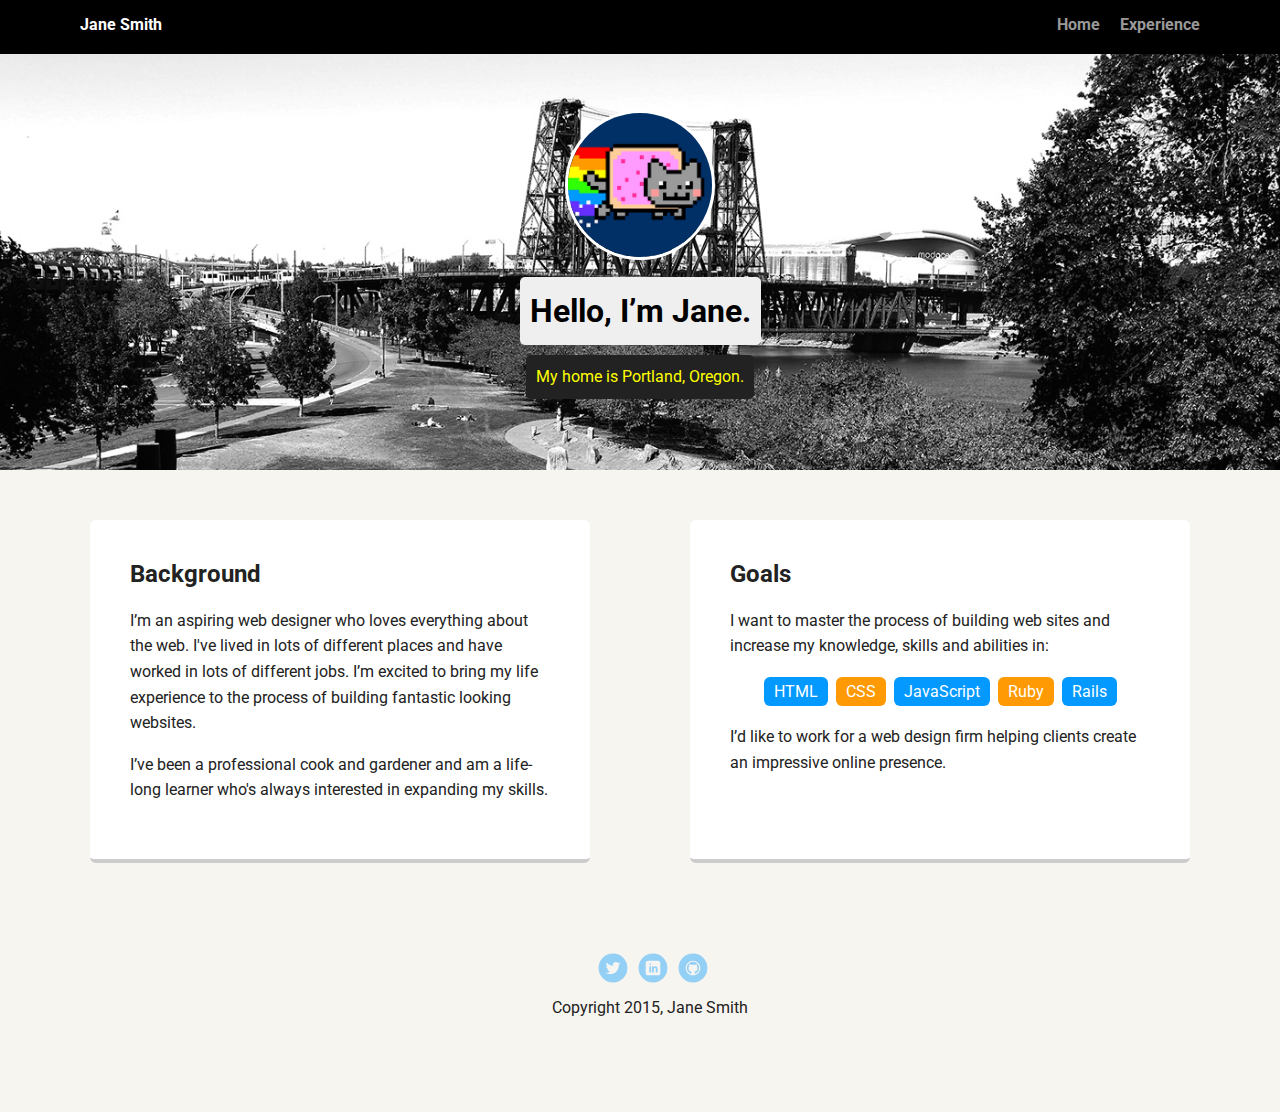
==== portfolio_update_v1-2/index.html @ bd416f8b "Added project files" ====
<!doctype html>
<html lang="en">
<head>
  <meta charset="utf-8">
  <title>Jane Smith's Profile</title>
  <meta name="viewport" content="width=device-width, initial-scale=1.0">
  <link rel="stylesheet" href="styles.css">
  <link href="https://fonts.googleapis.com/css?family=Muli%7CRoboto:400,300,500,700,900" rel="stylesheet"></head>
  <body>

    <div class="main-nav">
        <ul class="nav">
          <li class="name">Jane Smith</li>
          <li><a href="#">Home</a></li>
          <li><a href="#">Experience</a></li>
        </ul>
    </div>

    <header>
      <img src="images/me.png" alt="Drawing of Jane Smith" class="profile-image">
      <h1 class="tag name">Hello, I’m Jane.</h1>
      <p class="tag location">My home is Portland, Oregon.</p>
    </header>

    <main class="flex">
      <div class="card">
        <h2>Background</h2>
        <p>I’m an aspiring web designer who loves everything about the web. I've lived in lots of different places and have worked in lots of different jobs. I’m excited to bring my life experience to the process of building fantastic looking websites.</p>
        <p>I’ve been a professional cook and gardener and am a life-long learner who's always interested in expanding my skills.</p>
      </div> 

      <div class="card">
        <h2>Goals</h2>
        <p>I want to master the process of building web sites and increase my knowledge, skills and abilities in:</p>
        <ul class="skills">
          <li>HTML</li>
          <li>CSS</li>
          <li>JavaScript</li>
          <li>Ruby</li>
          <li>Rails</li>
        </ul>
        <p>I’d like to work for a web design firm helping clients create an impressive online presence.</p>
      </div> 

    </main>
    <footer>
      <ul>
        <li><a href="#" class="social twitter">Twitter</a></li>
        <li><a href="#" class="social linkedin">LinkedIn</a></li>
        <li><a href="#" class="social github">Github</a></li>
      </ul>
      <p class="copyright">Copyright 2015, Jane Smith</p>
    </footer>
  </body>
  </html>
---- portfolio_update_v1-2/styles.css ----
/* Global Layout Set-up */
* { 
  box-sizing: border-box;
}
  
body {
  margin: 0;
  padding: 0;
  text-align: center;
  font-family: 'Roboto', sans-serif;
  color: #222;
  background: #f7f5f0;
}
/* Link Styles */

a {
  text-decoration: none;
  color: #999;
}
a:hover {
  color: #6633ff;
}

/* Section Styles */

.main-nav {
  width: 100%;
  background: black;
  min-height: 30px;
  padding: 10px;
  position: fixed;
  text-align: center;
}
.nav {
  display: flex;
  justify-content: space-around;
  font-weight: 700;
  list-style-type: none;
  margin: 0 auto;
  padding: 0;
}

.nav .name {
    display: block;
    margin-right: auto;
    color: white;
}
.nav li {
  padding: 5px 10px 10px 10px;
}
.nav a {
  transition: all .5s;
}
.nav a:hover {
  color: white
}

header {
  text-align: center;
  background: url('images/portland.jpg') no-repeat top center ;
  background-size: cover;
  overflow: hidden;
  padding-top: 60px;
}
header {
  line-height: 1.5;
}
header .profile-image {
  margin-top: 50px;
  width: 150px;
  height: 150px;
  border-radius: 50%;
  border: 3px solid white;
  transition: all .5s;
}
header .profile-image:hover {
  transform: scale(1.2) rotate(5deg);
}
.tag {
  background-color: #efefef;
  color: black;
  padding: 10px;
  border-radius: 5px;
  display: table;
  margin: 10px auto;
} 
.location {
  background-color: #222;
  color: yellow;
}
.card {
  margin: 30px;
  padding: 20px 40px 40px;
  max-width: 500px;
  text-align: left;
  background: #fff;
  border-bottom: 4px solid #ccc;
  border-radius: 6px;
  transition: all .5s;
}
.card:hover {
  border-color: #ff99ff;
}

ul.skills {
  padding: 0;
  text-align: center;
}

.skills li {
  border-radius: 6px;
  display: inline-block;
  background: #ff9904;
  color: white;
  padding: 5px 10px;
  margin: 2px;
}

.skills li:nth-child(odd) {
  background: #0399ff;
}

footer {
  width: 100%;
  min-height: 30px;
  padding: 20px 0 40px 20px;
}

footer .copyright {
  top: -8px;
  font-size: .75em;
}

footer ul {
  list-style-type: none;
  margin: 0;
  padding: 0;
}

footer ul li {
  display: inline-block;
}

a.social {
  display: inline-block;
  text-indent: -9999px;
  margin-left: 5px;
  width: 30px;
  height: 30px;
  background-size: 30px 30px;
  opacity: .4;
  transition: all .5s;
}
a.twitter {
  background-image: url(images/twitter.svg);
}
a.linkedin {
  background-image: url(images/linkedin.svg);
}
a.github {
  background-image: url(images/github.svg);
}
a.social:hover {
  opacity: 1;
}
.clearfix {
  clear: both;
}

/* Styles for larger screens */
@media screen and (min-width: 720px) {
  
  .flex {
      display: -ms-flexbox;      /* TWEENER - IE 10 */
      display: flex; 
      max-width: 1200px;
      -ms-flex-pack: distribute;
      justify-content: space-around;
      margin: 0 auto;
  }

  header {
    min-height: 470px;
  }

  .nav {
    max-width: 1200px;
    padding: 0 30px;
  }


  main {
    padding-top: 20px;
  }

  main p {
    line-height: 1.6em;
  }

  footer {
    font-size: 1.3em;
    max-width: 1200px;
    margin: 40px auto;
  }

}
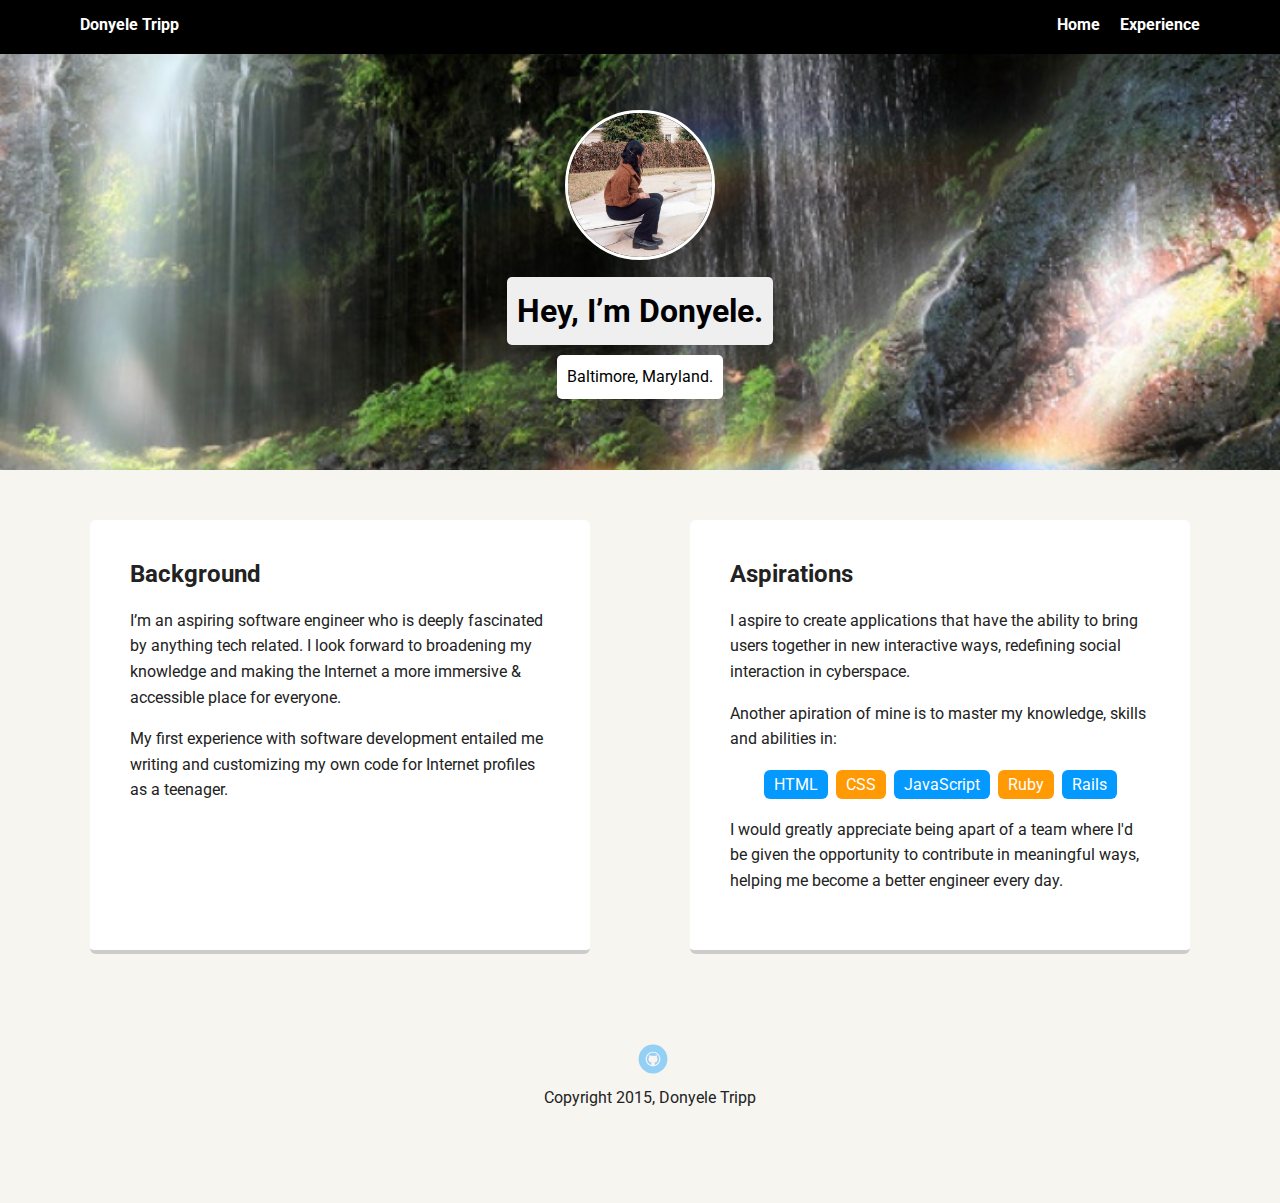
==== commit 786b8701: "html & css edits" ====
--- a/portfolio_update_v1-2/index.html
+++ b/portfolio_update_v1-2/index.html
@@ -2,7 +2,7 @@
 <html lang="en">
 <head>
   <meta charset="utf-8">
-  <title>Jane Smith's Profile</title>
+  <title>Donyele Tripp's Profile</title>
   <meta name="viewport" content="width=device-width, initial-scale=1.0">
   <link rel="stylesheet" href="styles.css">
   <link href="https://fonts.googleapis.com/css?family=Muli%7CRoboto:400,300,500,700,900" rel="stylesheet"></head>
@@ -10,28 +10,29 @@
 
     <div class="main-nav">
         <ul class="nav">
-          <li class="name">Jane Smith</li>
-          <li><a href="#">Home</a></li>
+          <li class="name">Donyele Tripp</li>
+          <li><a href="index.html">Home</a></li>
           <li><a href="#">Experience</a></li>
         </ul>
     </div>
 
     <header>
-      <img src="images/me.png" alt="Drawing of Jane Smith" class="profile-image">
-      <h1 class="tag name">Hello, I’m Jane.</h1>
-      <p class="tag location">My home is Portland, Oregon.</p>
+      <img src="images/self.jpg" alt="Photo of Donyele Tripp" class="profile-image">
+      <h1 class="tag name">Hey, I’m Donyele.</h1>
+      <p class="tag location">Baltimore, Maryland.</p>
     </header>
 
     <main class="flex">
       <div class="card">
         <h2>Background</h2>
-        <p>I’m an aspiring web designer who loves everything about the web. I've lived in lots of different places and have worked in lots of different jobs. I’m excited to bring my life experience to the process of building fantastic looking websites.</p>
-        <p>I’ve been a professional cook and gardener and am a life-long learner who's always interested in expanding my skills.</p>
+        <p>I’m an aspiring software engineer who is deeply fascinated by anything tech related. I look forward to broadening my knowledge and making the Internet a more immersive & accessible place for everyone.</p>
+        <p>My first experience with software development entailed me writing and customizing my own code for Internet profiles as a teenager.</p>
       </div> 
 
       <div class="card">
-        <h2>Goals</h2>
-        <p>I want to master the process of building web sites and increase my knowledge, skills and abilities in:</p>
+        <h2>Aspirations</h2>
+        <p>I aspire to create applications that have the ability to bring users together in new interactive ways, redefining social interaction in cyberspace.</p>
+        <p>Another apiration of mine is to master my knowledge, skills and abilities in:</p>
         <ul class="skills">
           <li>HTML</li>
           <li>CSS</li>
@@ -39,17 +40,15 @@
           <li>Ruby</li>
           <li>Rails</li>
         </ul>
-        <p>I’d like to work for a web design firm helping clients create an impressive online presence.</p>
+        <p>I would greatly appreciate being apart of a team where I'd be given the opportunity to contribute in meaningful ways, helping me become a better engineer every day.</p>
       </div> 
 
     </main>
     <footer>
       <ul>
-        <li><a href="#" class="social twitter">Twitter</a></li>
-        <li><a href="#" class="social linkedin">LinkedIn</a></li>
-        <li><a href="#" class="social github">Github</a></li>
+        <li><a href="https://github.com/donyeletripp" class="social github">Github</a></li>
       </ul>
-      <p class="copyright">Copyright 2015, Jane Smith</p>
+      <p class="copyright">Copyright 2015, Donyele Tripp</p>
     </footer>
   </body>
   </html>
--- a/portfolio_update_v1-2/styles.css
+++ b/portfolio_update_v1-2/styles.css
@@ -15,7 +15,7 @@
 
 a {
   text-decoration: none;
-  color: #999;
+  color: #FFFFFF;
 }
 a:hover {
   color: #6633ff;
@@ -57,7 +57,7 @@
 
 header {
   text-align: center;
-  background: url('images/portland.jpg') no-repeat top center ;
+  background: url('images/header.jpg') no-repeat top center ;
   background-size: cover;
   overflow: hidden;
   padding-top: 60px;
@@ -85,8 +85,8 @@
   margin: 10px auto;
 } 
 .location {
-  background-color: #222;
-  color: yellow;
+  background-color: #FFFFFF;
+  color: black;
 }
 .card {
   margin: 30px;
@@ -99,7 +99,7 @@
   transition: all .5s;
 }
 .card:hover {
-  border-color: #ff99ff;
+  border-color: #black;
 }
 
 ul.skills {
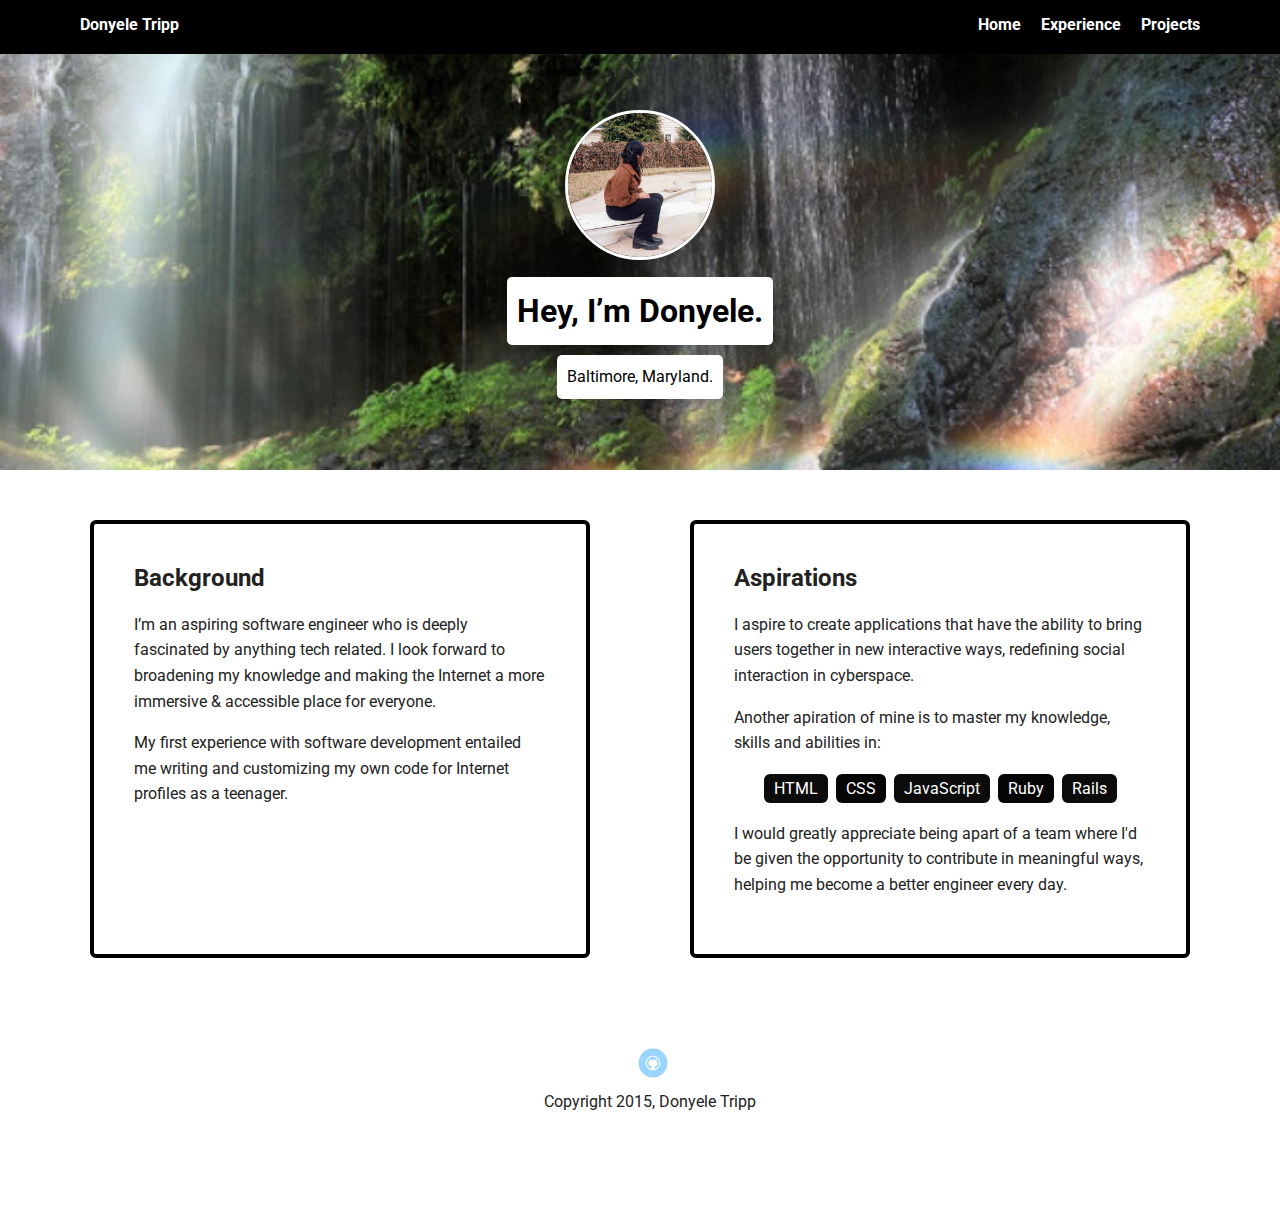
==== commit 1624e7c9: "Added projects page" ====
--- a/portfolio_update_v1-2/index.html
+++ b/portfolio_update_v1-2/index.html
@@ -12,7 +12,8 @@
         <ul class="nav">
           <li class="name">Donyele Tripp</li>
           <li><a href="index.html">Home</a></li>
-          <li><a href="#">Experience</a></li>
+          <li><a href="experience.html">Experience</a></li>
+          <li><a href="projects.html">Projects</a></li>
         </ul>
     </div>
 
--- a/portfolio_update_v1-2/styles.css
+++ b/portfolio_update_v1-2/styles.css
@@ -9,16 +9,16 @@
   text-align: center;
   font-family: 'Roboto', sans-serif;
   color: #222;
-  background: #f7f5f0;
+  background: #ffffff;
 }
 /* Link Styles */
 
 a {
   text-decoration: none;
-  color: #FFFFFF;
+  color: #ffffff;
 }
 a:hover {
-  color: #6633ff;
+  color: #ffffff;
 }
 
 /* Section Styles */
@@ -43,7 +43,7 @@
 .nav .name {
     display: block;
     margin-right: auto;
-    color: white;
+    color: rgb(255, 255, 255);
 }
 .nav li {
   padding: 5px 10px 10px 10px;
@@ -52,7 +52,7 @@
   transition: all .5s;
 }
 .nav a:hover {
-  color: white
+  color: rgb(255, 255, 255)
 }
 
 header {
@@ -70,22 +70,22 @@
   width: 150px;
   height: 150px;
   border-radius: 50%;
-  border: 3px solid white;
+  border: 3px solid rgb(255, 255, 255);
   transition: all .5s;
 }
 header .profile-image:hover {
   transform: scale(1.2) rotate(5deg);
 }
 .tag {
-  background-color: #efefef;
-  color: black;
+  background-color: #ffffff;
+  color: rgb(0, 0, 0);
   padding: 10px;
   border-radius: 5px;
   display: table;
   margin: 10px auto;
 } 
 .location {
-  background-color: #FFFFFF;
+  background-color: #ffffff;
   color: black;
 }
 .card {
@@ -94,12 +94,12 @@
   max-width: 500px;
   text-align: left;
   background: #fff;
-  border-bottom: 4px solid #ccc;
+  border: 4px solid rgb(0, 0, 0);
   border-radius: 6px;
   transition: all .5s;
 }
 .card:hover {
-  border-color: #black;
+  border-color: black;
 }
 
 ul.skills {
@@ -110,14 +110,14 @@
 .skills li {
   border-radius: 6px;
   display: inline-block;
-  background: #ff9904;
+  background: #050505;
   color: white;
   padding: 5px 10px;
   margin: 2px;
 }
 
 .skills li:nth-child(odd) {
-  background: #0399ff;
+  background: #0c0c0c;
 }
 
 footer {
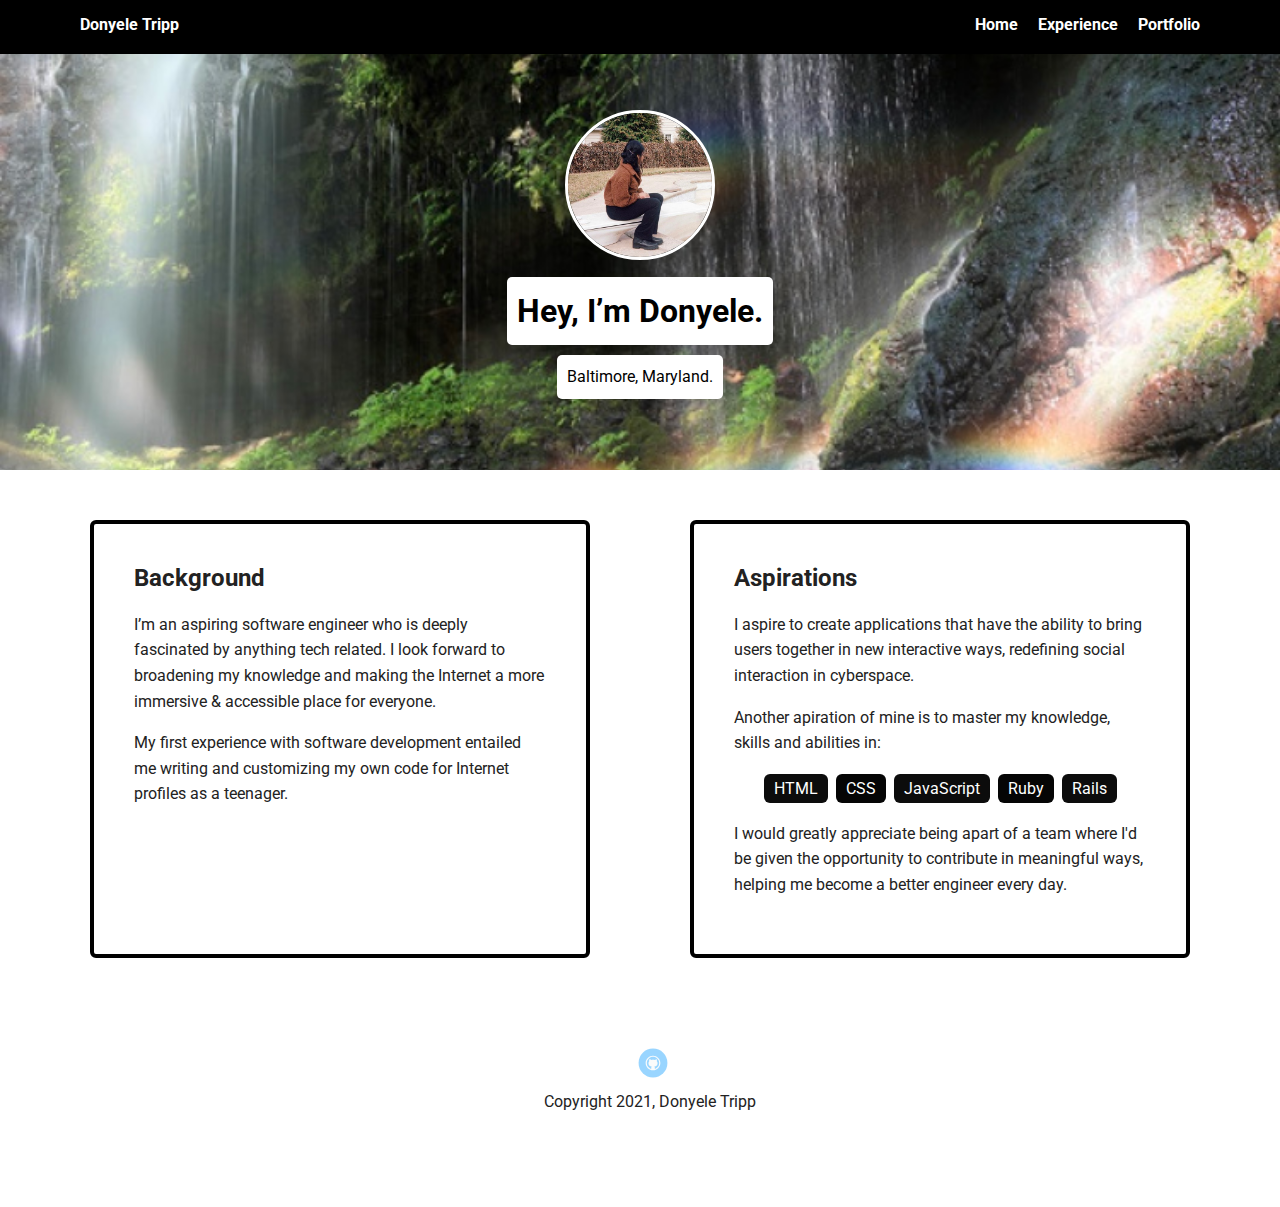
==== commit dbdefd24: "Complete TTH Project #1" ====
--- a/portfolio_update_v1-2/index.html
+++ b/portfolio_update_v1-2/index.html
@@ -13,7 +13,7 @@
           <li class="name">Donyele Tripp</li>
           <li><a href="index.html">Home</a></li>
           <li><a href="experience.html">Experience</a></li>
-          <li><a href="projects.html">Projects</a></li>
+          <li><a href="portfolio.html">Portfolio</a></li>
         </ul>
     </div>
 
@@ -49,7 +49,7 @@
       <ul>
         <li><a href="https://github.com/donyeletripp" class="social github">Github</a></li>
       </ul>
-      <p class="copyright">Copyright 2015, Donyele Tripp</p>
+      <p class="copyright">Copyright 2021, Donyele Tripp</p>
     </footer>
   </body>
   </html>
